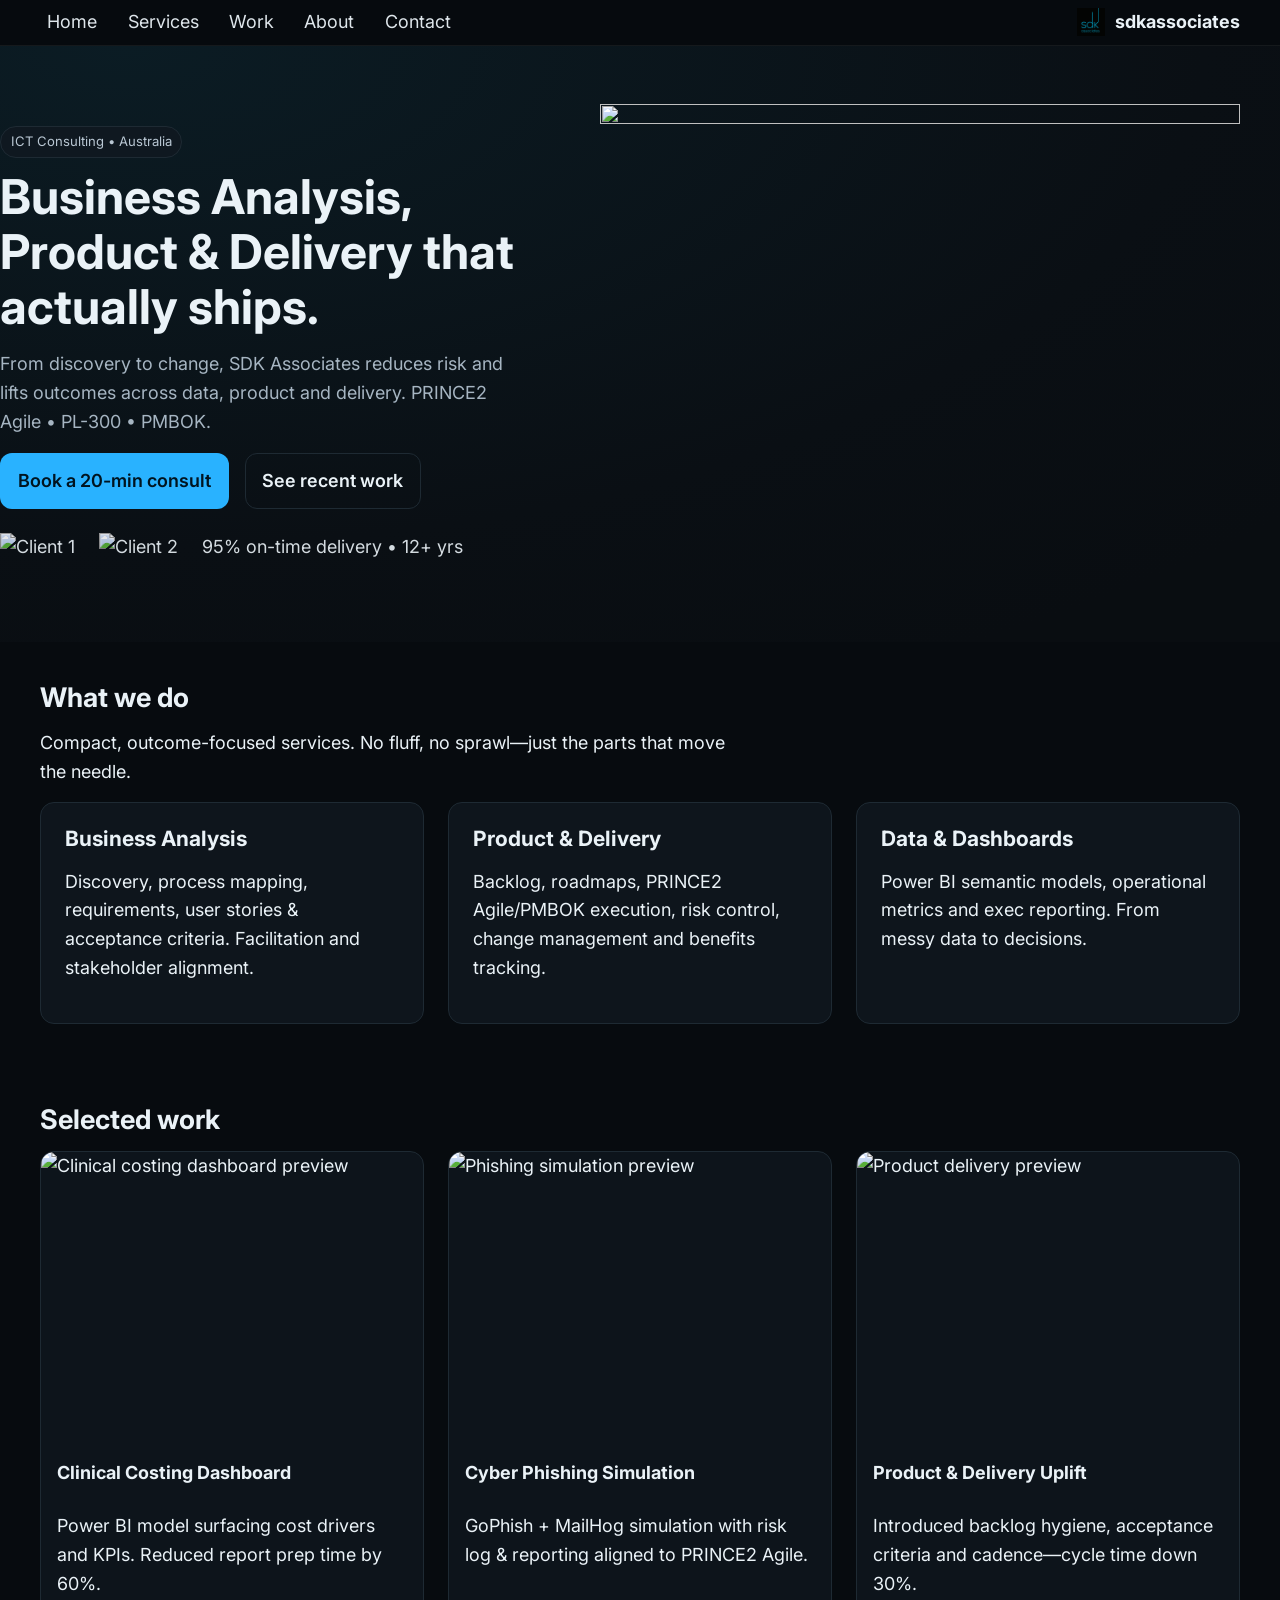
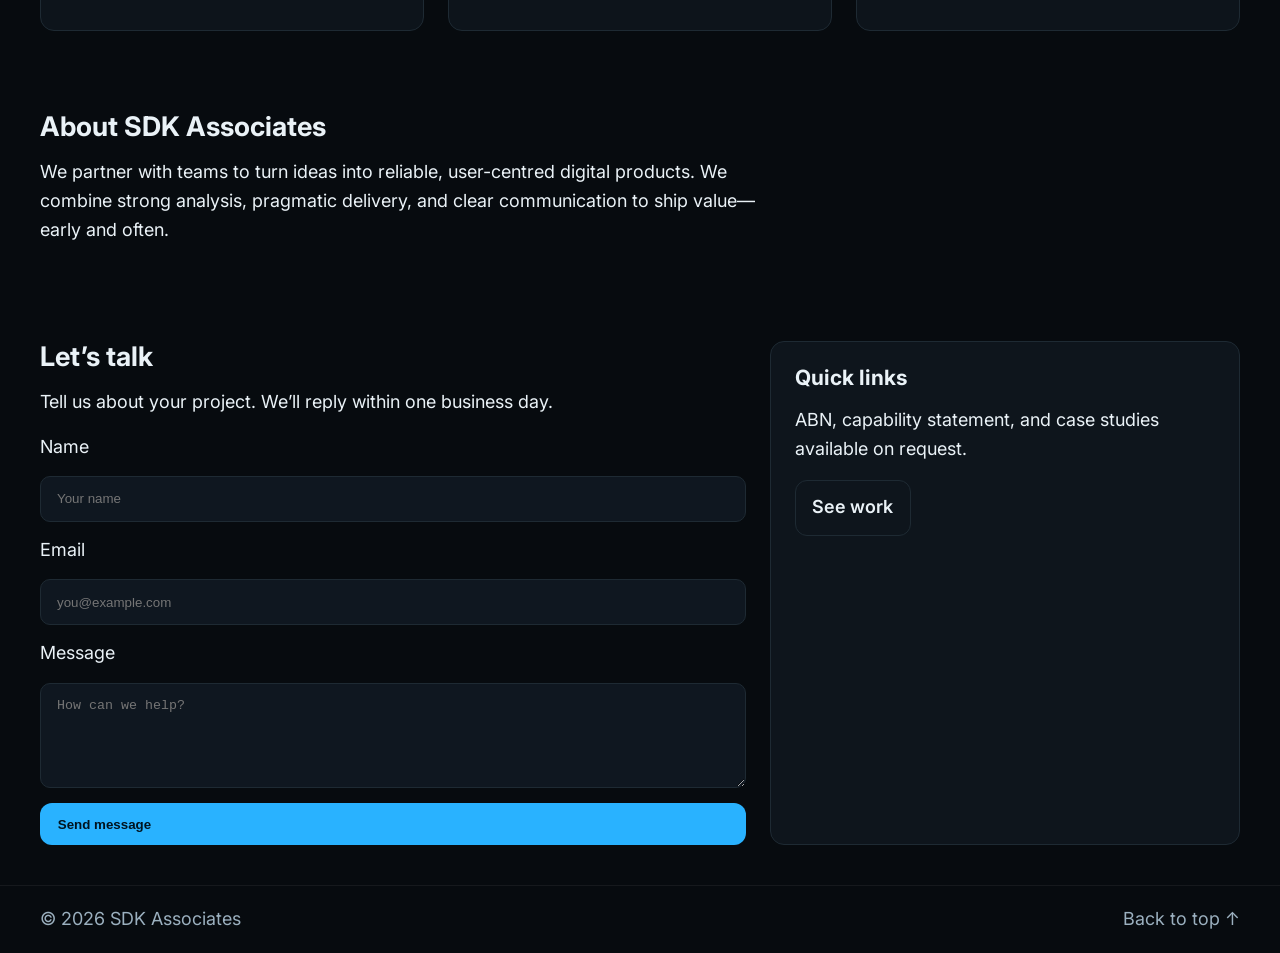
==== index.html @ eda48629 "Update index.html" ====
<!doctype html>
<html lang="en">
<head>
  <meta charset="utf-8" />
  <meta name="viewport" content="width=device-width, initial-scale=1" />
  <meta name="theme-color" content="#0a0f14">
  <title>SDK Associates | ICT Consulting</title>
  <meta name="description" content="Business analysis, product & delivery that actually ships. Discovery to change. Power BI, PRINCE2 Agile, PMBOK." />
  <meta property="og:image" content="assets/sdkassociates_logo.png" />
  <link rel="preconnect" href="https://fonts.gstatic.com" crossorigin>
  <link href="https://fonts.googleapis.com/css2?family=Inter:wght@400;500;600;700;800&display=swap" rel="stylesheet">
  <style>
    :root{
      --container: 1200px;
      --space-1:.5rem; --space-2:1rem; --space-3:1.5rem; --space-4:2rem;
      --bg:#070b0f; --bg-soft:#0a0f14; --card:#0e151c; --text:#eaf2f7; --muted:#a6b5c2;
      --accent:#29b2ff; --line:#1e2a33;
    }
    html{scroll-behavior:smooth}
    body{margin:0; font-family:Inter,system-ui,Segoe UI,Roboto,Helvetica,Arial,sans-serif; color:var(--text); background:var(--bg); line-height:1.6; font-size:16px}
    @media (min-width:600px){ body{font-size:17px} }
    @media (min-width:992px){ body{font-size:18px} }
    @media (min-width:1400px){ body{font-size:19px} }

    *{box-sizing:border-box}
    a{color:inherit; text-decoration:none}
    img{max-width:100%; height:auto; display:block}
    .container{width:min(100% - 2rem, var(--container)); margin-inline:auto}
    h1,h2,h3{line-height:1.15; margin:0 0 var(--space-2)}
    p{margin:0 0 var(--space-2)}
    .maxch{max-width:65ch}

    .section{padding-block:1.6rem}
    @media (min-width:768px){ .section{padding-block:2rem} }
    @media (min-width:992px){ .section{padding-block:2.5rem} }

    /* Header */
    .site-header{position:sticky; top:0; z-index:60; background:rgba(7,11,15,.78); backdrop-filter:blur(6px); border-bottom:1px solid rgba(255,255,255,.06)}
    .nav{display:flex; align-items:center; justify-content:flex-start; gap:1rem}
    .menu-btn{display:none}
    .logo{display:flex; align-items:center; gap:.6rem; font-weight:700; margin-left:auto}
    .logo img{height:28px; width:auto}
    .navlinks{display:flex; align-items:center; gap:1rem}
    .navlinks a{padding:.5rem .25rem; margin-inline:.2rem; opacity:.95}
    @media (max-width:880px){ .navlinks{display:none} .menu-btn{display:inline-flex; align-items:center; gap:.5rem; padding:.6rem .8rem; border:1px solid var(--line); border-radius:10px; background:transparent; color:var(--text)} }

    .btn{display:inline-flex; align-items:center; gap:.5rem; padding:.8rem 1.05rem; border-radius:12px; font-weight:600; border:1px solid transparent; cursor:pointer}
    .btn-primary{background:var(--accent); color:#001420}
    .btn-outline{border-color:var(--line)}

    .hero{display:grid; align-items:center; min-height:46vh; padding-block:2rem; background:radial-gradient(120% 120% at 10% 0%, #0b1c24 0%, #0a0f14 70%, #090d11 100%)}
    @media (min-width:992px){ .hero{grid-template-columns:1.1fr .9fr; gap:var(--space-4); min-height:55vh; padding-block:2.5rem} }

    .pill{display:inline-block; font-size:.82rem; color:#b9c7d3; background:#0f1820; border:1px solid var(--line); padding:.28rem .6rem; border-radius:999px; margin-bottom:.7rem}
    .hero h1{font-size:clamp(1.8rem, 3.1vw + 1rem, 3rem)}
    .lead{max-width:58ch; color:var(--muted)}
    .cta-row{display:flex; gap:var(--space-2); flex-wrap:wrap; margin-top:var(--space-2)}
    .badges{display:flex; gap:var(--space-3); flex-wrap:wrap; align-items:center; margin-top:var(--space-3); opacity:.9}

    .cards{display:grid; gap:var(--space-3)}
    @media (min-width:600px){ .cards{grid-template-columns:repeat(2,1fr)} }
    @media (min-width:992px){ .cards{grid-template-columns:repeat(3,1fr)} }
    .card{padding:var(--space-3); border:1px solid var(--line); background:var(--card); border-radius:14px}

    .workgrid{display:grid; gap:var(--space-3)}
    @media (min-width:600px){ .workgrid{grid-template-columns:repeat(2,1fr)} }
    @media (min-width:992px){ .workgrid{grid-template-columns:repeat(3,1fr)} }
    .work{border:1px solid var(--line); border-radius:14px; overflow:hidden; background:#0d141b}
    .work .meta{padding:1rem}

    .contact{display:grid; gap:var(--space-3)}
    @media (min-width:768px){ .contact{grid-template-columns:1.2fr .8fr} }
    .form{display:grid; gap:.9rem}
    .form input,.form textarea{width:100%; padding:.9rem 1rem; border-radius:10px; background:#0f1720; border:1px solid var(--line); color:var(--text)}

    footer{border-top:1px solid rgba(255,255,255,.06); padding:1.2rem 0; color:#9bb0bf}

    /* Drawer (left slide-in) */
    .backdrop{position:fixed; inset:0; background:rgba(0,0,0,.45); opacity:0; pointer-events:none; transition:opacity .2s ease; z-index:55}
    .backdrop.show{opacity:1; pointer-events:auto}
    .drawer{position:fixed; top:0; left:0; height:100dvh; width:min(88vw, 320px); background:var(--bg-soft); border-right:1px solid var(--line); transform:translateX(-100%); transition:transform .25s ease; z-index:56; display:flex; flex-direction:column}
    .drawer.open{transform:translateX(0)}
    .drawer header{display:flex; align-items:center; justify-content:space-between; padding:1rem; border-bottom:1px solid var(--line)}
    .drawer nav{display:flex; flex-direction:column; padding:.5rem}
    .drawer a{padding:.9rem 1rem; border-radius:10px}
    .drawer a:hover,.drawer a:focus{background:#0f1720}
    @media (min-width:881px){ .backdrop,.drawer{display:none} }
  </style>
</head>
<body>
  <div class="backdrop" id="backdrop" hidden></div>
  <aside class="drawer" id="drawer" aria-hidden="true" aria-label="Mobile navigation">
    <header>
      <strong>Menu</strong>
      <button id="closeDrawer" class="btn btn-outline" style="padding:.4rem .7rem">Close</button>
    </header>
    <nav>
      <a href="#home">Home</a>
      <a href="#services">Services</a>
      <a href="#work">Work</a>
      <a href="#about">About</a>
      <a href="#contact">Contact</a>
    </nav>
  </aside>

  <header class="site-header">
    <div class="container nav">
      <button class="menu-btn" aria-expanded="false" aria-controls="drawer" id="menubtn">☰ Menu</button>
      <nav aria-label="Primary">
        <div class="navlinks" id="navlinks">
          <a href="#home">Home</a>
          <a href="#services">Services</a>
          <a href="#work">Work</a>
          <a href="#about">About</a>
          <a href="#contact">Contact</a>
        </div>
      </nav>
      <a class="logo" href="#home" aria-label="SDK Associates home">
        <img src="assets/sdkassociates_logo.png" alt="SDK Associates" width="112" height="112" />
        <span>sdk<strong>associates</strong></span>
      </a>
    </div>
  </header>

  <!-- Hero -->
  <main id="home" class="hero section">
    <div class="container" style="display:contents">
      <div>
        <span class="pill">ICT Consulting • Australia</span>
        <h1>Business Analysis, Product & Delivery that actually ships.</h1>
        <p class="lead">From discovery to change, SDK Associates reduces risk and lifts outcomes across data, product and delivery. PRINCE2 Agile • PL-300 • PMBOK.</p>
        <div class="cta-row">
          <a class="btn btn-primary" href="#contact">Book a 20-min consult</a>
          <a class="btn btn-outline" href="#work">See recent work</a>
        </div>
        <div class="badges" aria-label="Proof and badges">
          <img src="assets/trusted-1.svg" alt="Client 1" />
          <img src="assets/trusted-2.svg" alt="Client 2" />
          <span class="muted">95% on-time delivery • 12+ yrs</span>
        </div>
      </div>
      <figure aria-hidden="true">
        <img src="assets/hero-visual.png" alt="" width="640" height="480" loading="eager" />
      </figure>
    </div>
  </main>

  <!-- Services -->
  <section id="services" class="section">
    <div class="container">
      <h2>What we do</h2>
      <p class="maxch muted">Compact, outcome-focused services. No fluff, no sprawl—just the parts that move the needle.</p>
      <div class="cards" style="margin-top:1rem">
        <article class="card">
          <h3>Business Analysis</h3>
          <p>Discovery, process mapping, requirements, user stories & acceptance criteria. Facilitation and stakeholder alignment.</p>
        </article>
        <article class="card">
          <h3>Product & Delivery</h3>
          <p>Backlog, roadmaps, PRINCE2 Agile/PMBOK execution, risk control, change management and benefits tracking.</p>
        </article>
        <article class="card">
          <h3>Data & Dashboards</h3>
          <p>Power BI semantic models, operational metrics and exec reporting. From messy data to decisions.</p>
        </article>
      </div>
    </div>
  </section>

  <!-- Work -->
  <section id="work" class="section">
    <div class="container">
      <h2>Selected work</h2>
      <div class="workgrid" style="margin-top:1rem">
        <article class="work">
          <img src="assets/work-1.jpg" alt="Clinical costing dashboard preview" width="800" height="560"/>
          <div class="meta">
            <h4>Clinical Costing Dashboard</h4>
            <p>Power BI model surfacing cost drivers and KPIs. Reduced report prep time by 60%.</p>
          </div>
        </article>
        <article class="work">
          <img src="assets/work-2.jpg" alt="Phishing simulation preview" width="800" height="560"/>
          <div class="meta">
            <h4>Cyber Phishing Simulation</h4>
            <p>GoPhish + MailHog simulation with risk log & reporting aligned to PRINCE2 Agile.</p>
          </div>
        </article>
        <article class="work">
          <img src="assets/work-3.jpg" alt="Product delivery preview" width="800" height="560"/>
          <div class="meta">
            <h4>Product & Delivery Uplift</h4>
            <p>Introduced backlog hygiene, acceptance criteria and cadence—cycle time down 30%.</p>
          </div>
        </article>
      </div>
    </div>
  </section>

  <!-- About -->
  <section id="about" class="section">
    <div class="container">
      <h2>About SDK Associates</h2>
      <p class="maxch">We partner with teams to turn ideas into reliable, user-centred digital products. We combine strong analysis, pragmatic delivery, and clear communication to ship value—early and often.</p>
    </div>
  </section>

  <!-- Contact -->
  <section id="contact" class="section">
    <div class="container contact">
      <div>
        <h2>Let’s talk</h2>
        <p class="muted maxch">Tell us about your project. We’ll reply within one business day.</p>
        <form class="form" name="contact" method="post" data-netlify="true">
          <input type="hidden" name="form-name" value="contact" />
          <label class="sr-only" for="name">Name</label>
          <input id="name" name="name" placeholder="Your name" required>
          <label class="sr-only" for="email">Email</label>
          <input id="email" name="email" type="email" placeholder="you@example.com" required>
          <label class="sr-only" for="msg">Message</label>
          <textarea id="msg" name="message" rows="5" placeholder="How can we help?" required></textarea>
          <button class="btn btn-primary" type="submit">Send message</button>
        </form>
      </div>
      <aside class="card">
        <h3>Quick links</h3>
        <p class="muted">ABN, capability statement, and case studies available on request.</p>
        <p style="margin-top:.6rem"><a class="btn btn-outline" href="#work">See work</a></p>
      </aside>
    </div>
  </section>

  <footer>
    <div class="container" style="display:flex; justify-content:space-between; gap:1rem; flex-wrap:wrap">
      <span class="muted">© <span id="y"></span> SDK Associates</span>
      <a class="muted" href="#home">Back to top ↑</a>
    </div>
  </footer>

  <script>
    const btn = document.getElementById('menubtn');
    const drawer = document.getElementById('drawer');
    const closeDrawer = document.getElementById('closeDrawer');
    const backdrop = document.getElementById('backdrop');

    function openDrawer(){
      drawer.classList.add('open');
      drawer.setAttribute('aria-hidden','false');
      backdrop.classList.add('show');
      backdrop.hidden = false;
      btn.setAttribute('aria-expanded','true');
    }
    function close(){
      drawer.classList.remove('open');
      drawer.setAttribute('aria-hidden','true');
      backdrop.classList.remove('show');
      backdrop.hidden = true;
      btn.setAttribute('aria-expanded','false');
    }

    if(btn){ btn.addEventListener('click', openDrawer); }
    if(closeDrawer){ closeDrawer.addEventListener('click', close); }
    if(backdrop){ backdrop.addEventListener('click', close); }
    window.addEventListener('keydown', (e)=>{ if(e.key==='Escape') close(); });

    document.getElementById('y').textContent = new Date().getFullYear();
  </script>
</body>
</html>
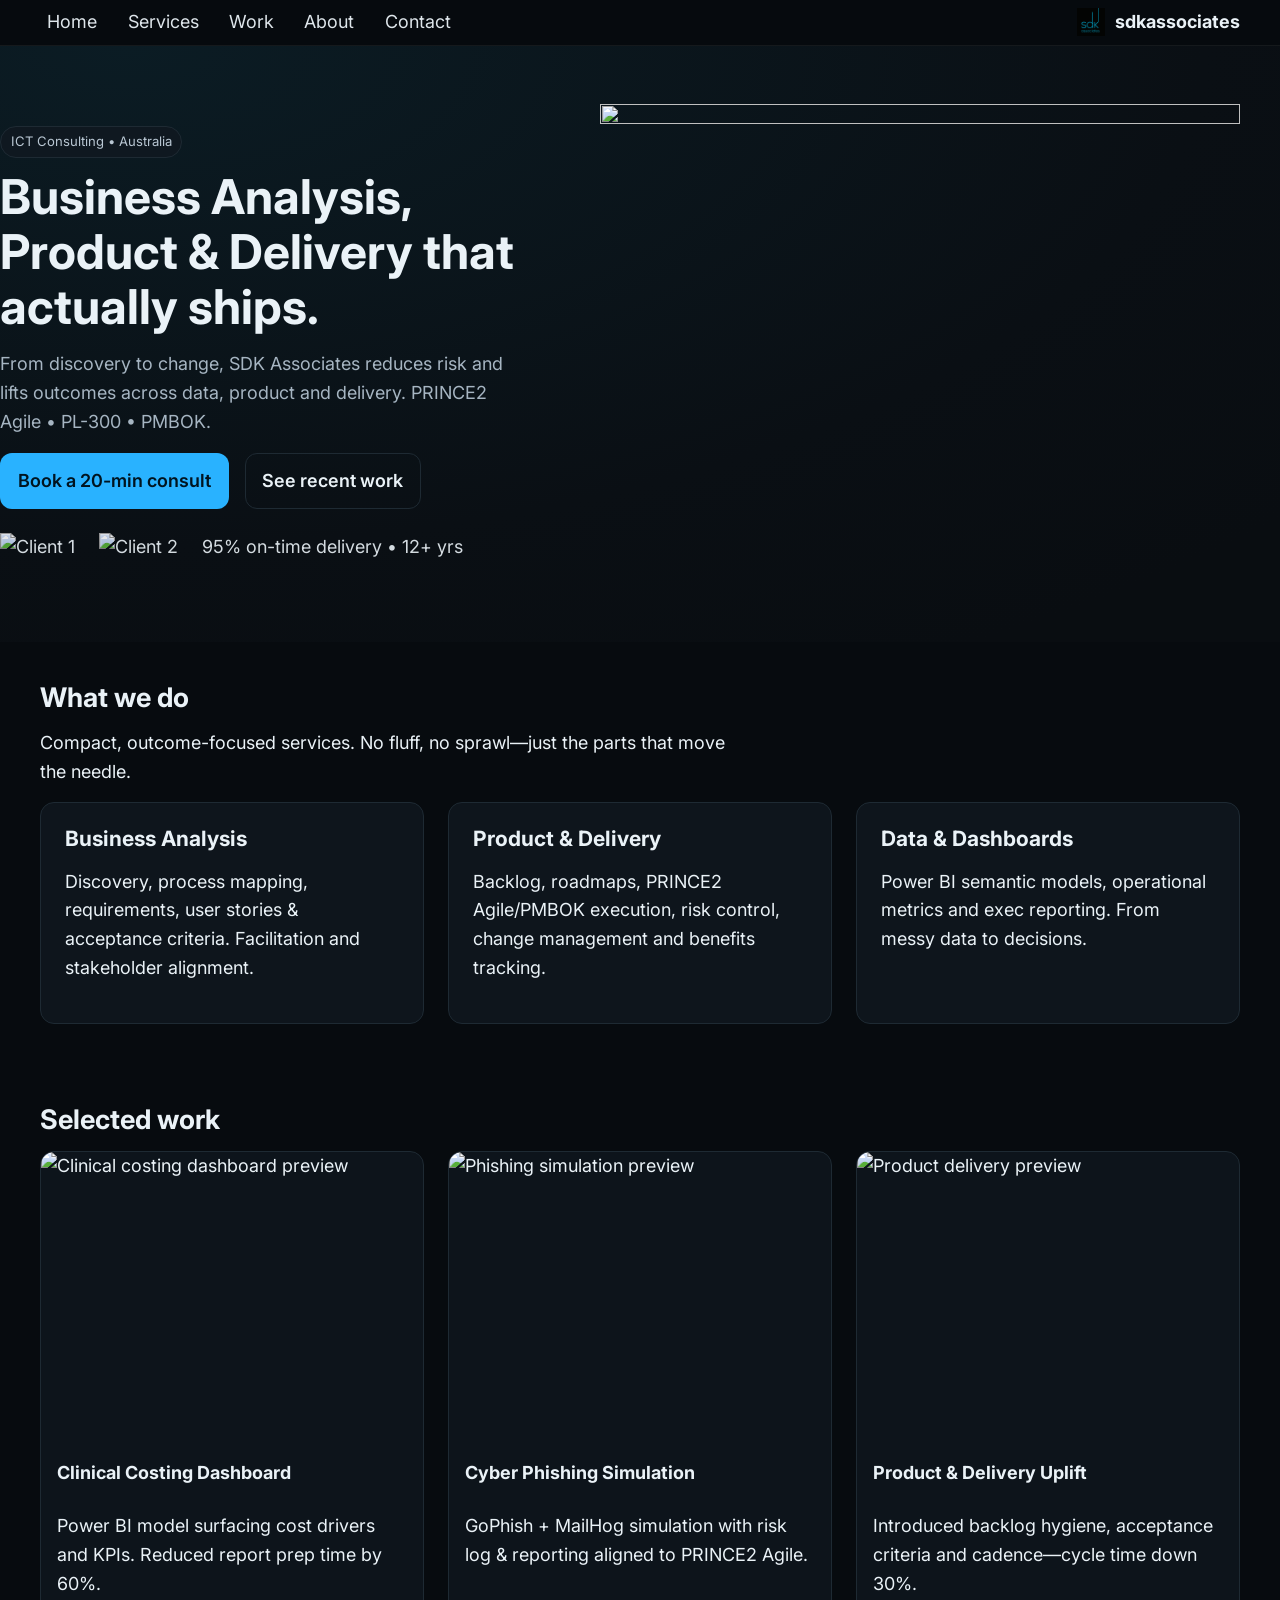
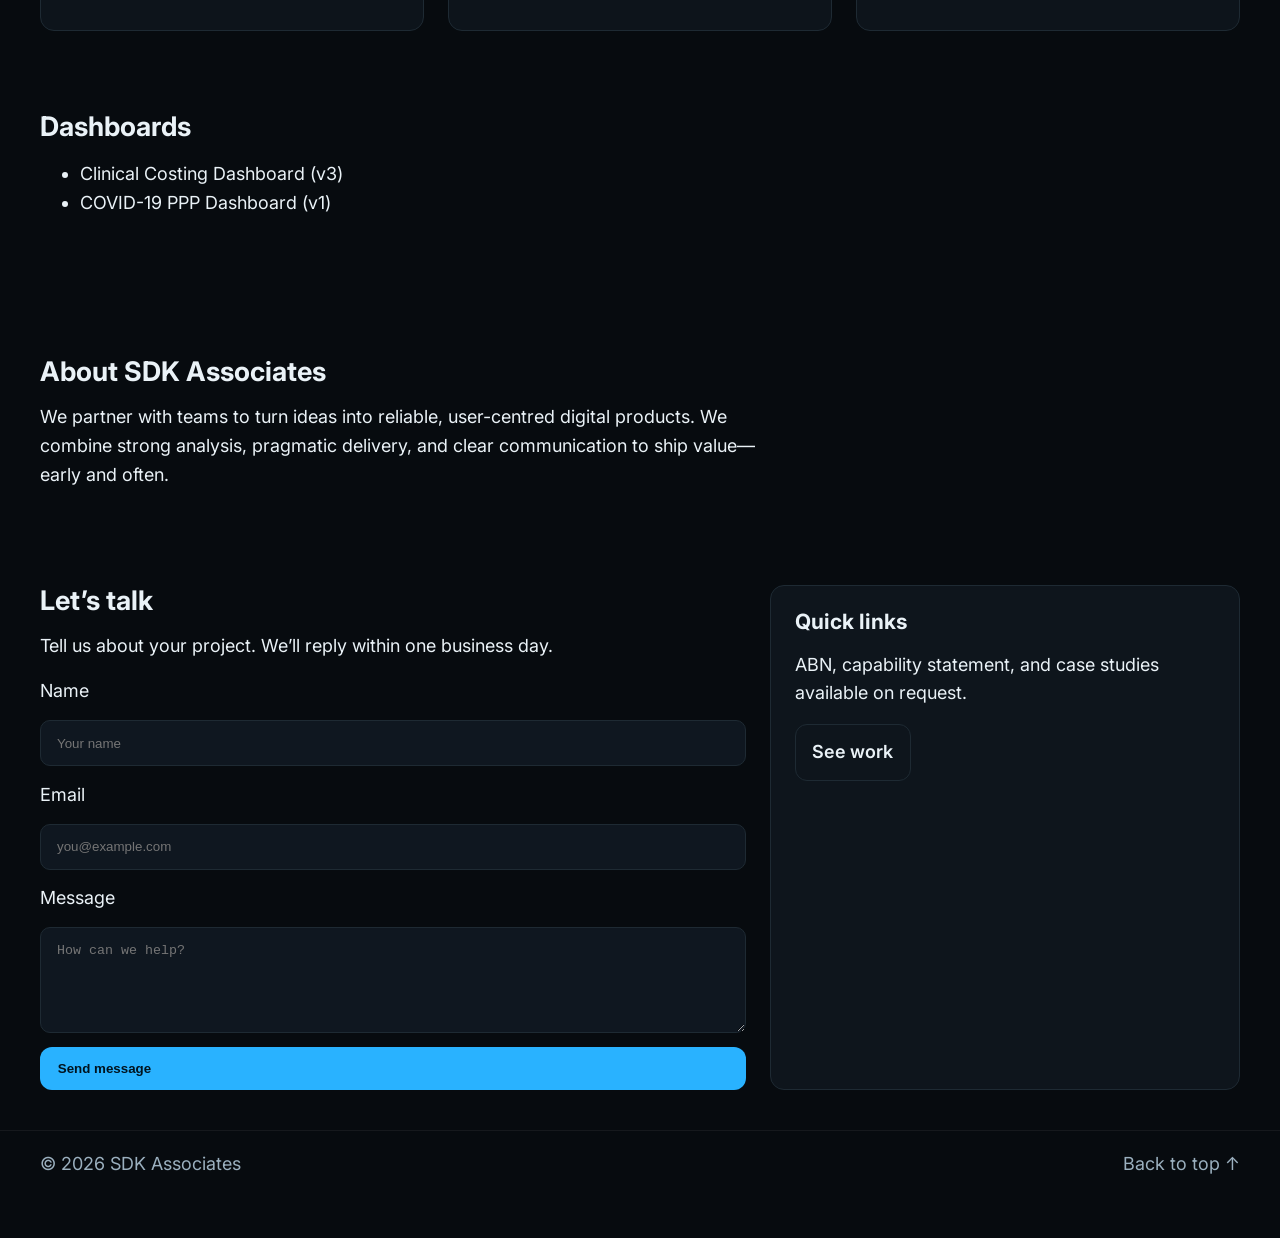
==== commit eba42750: "Update index.html" ====
--- a/index.html
+++ b/index.html
@@ -197,6 +197,23 @@
     </div>
   </section>
 
+  </section>
+
+<!-- Dashboards -->
+<section id="dashboards" class="section">
+  <div class="container">
+    <h2>Dashboards</h2>
+    <ul>
+      <li><a href="ccb_v3.html" target="_blank" rel="noopener">Clinical Costing Dashboard (v3)</a></li>
+      <li><a href="ccvid-19-pp-omv1.html" target="_blank" rel="noopener">COVID-19 PPP Dashboard (v1)</a></li>
+    </ul>
+  </div>
+</section>
+
+<!-- About -->
+<section id="about" class="section">
+
+  
   <!-- About -->
   <section id="about" class="section">
     <div class="container">
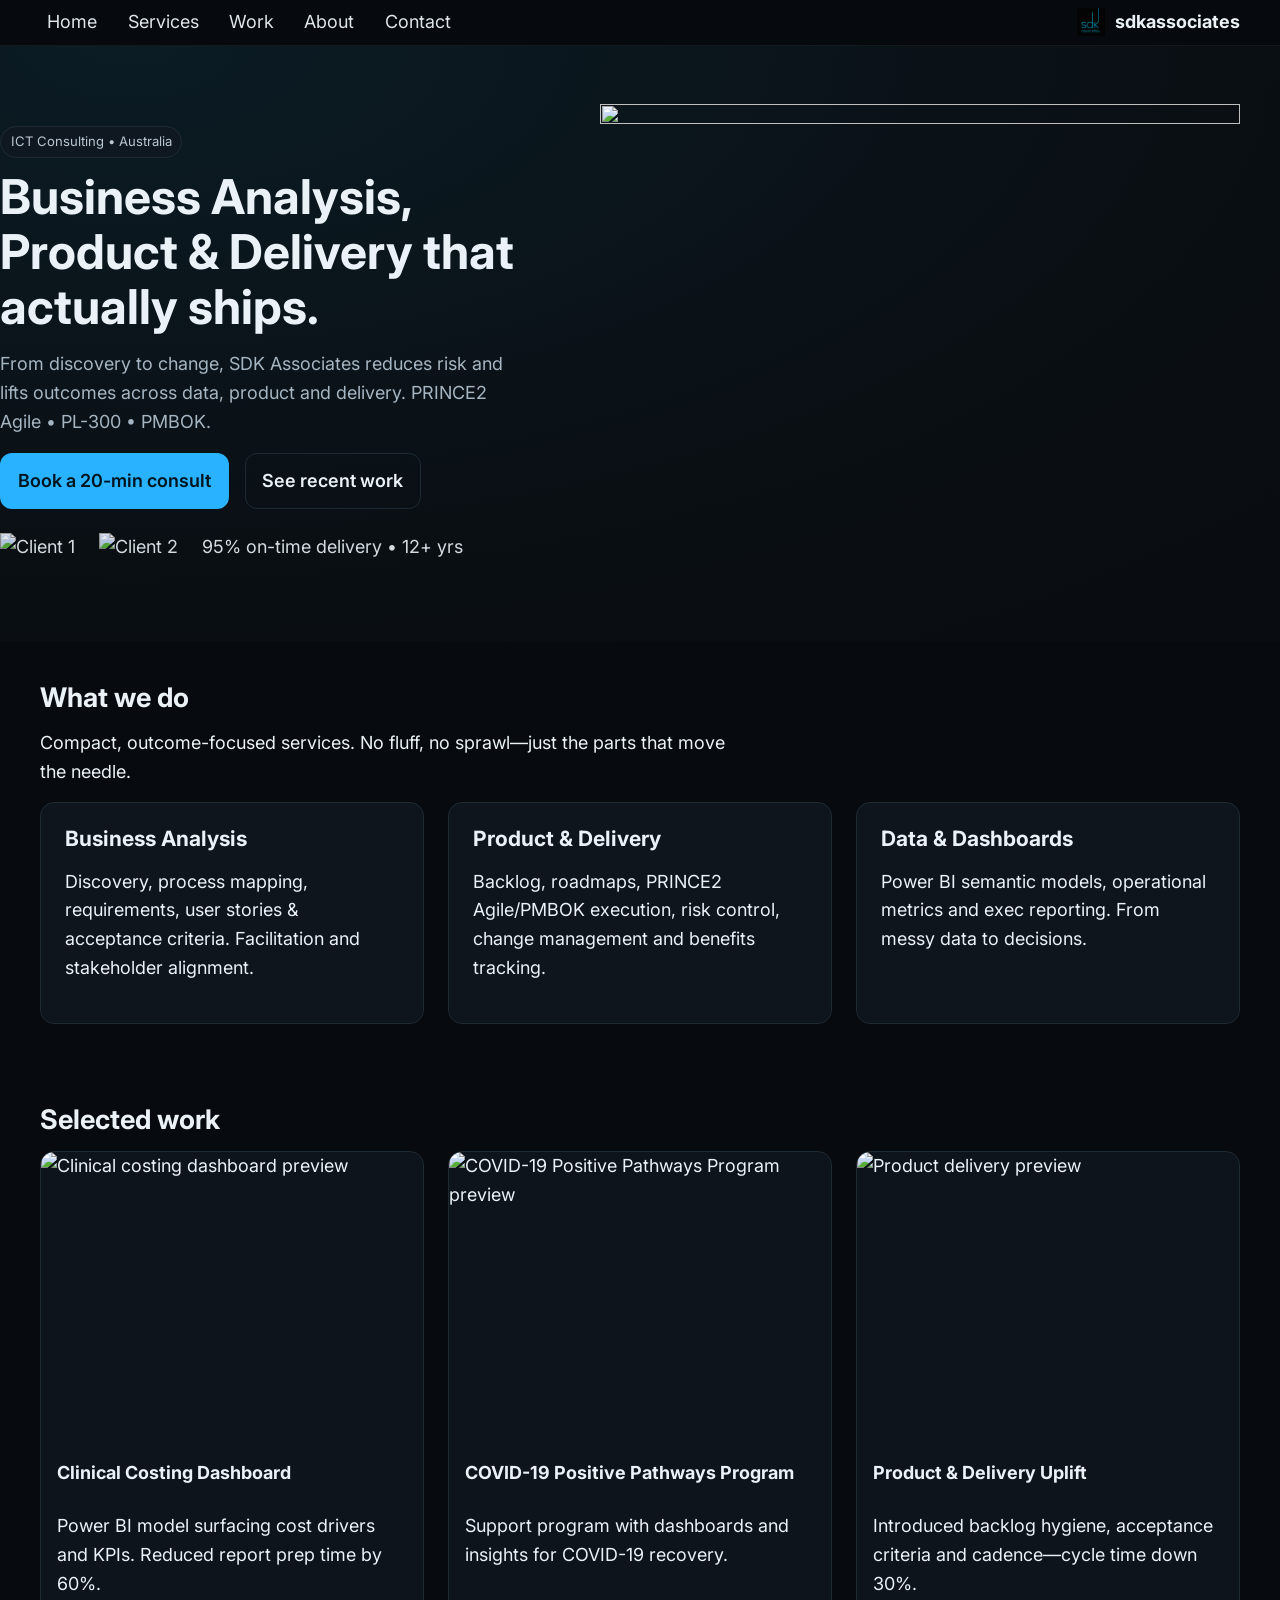
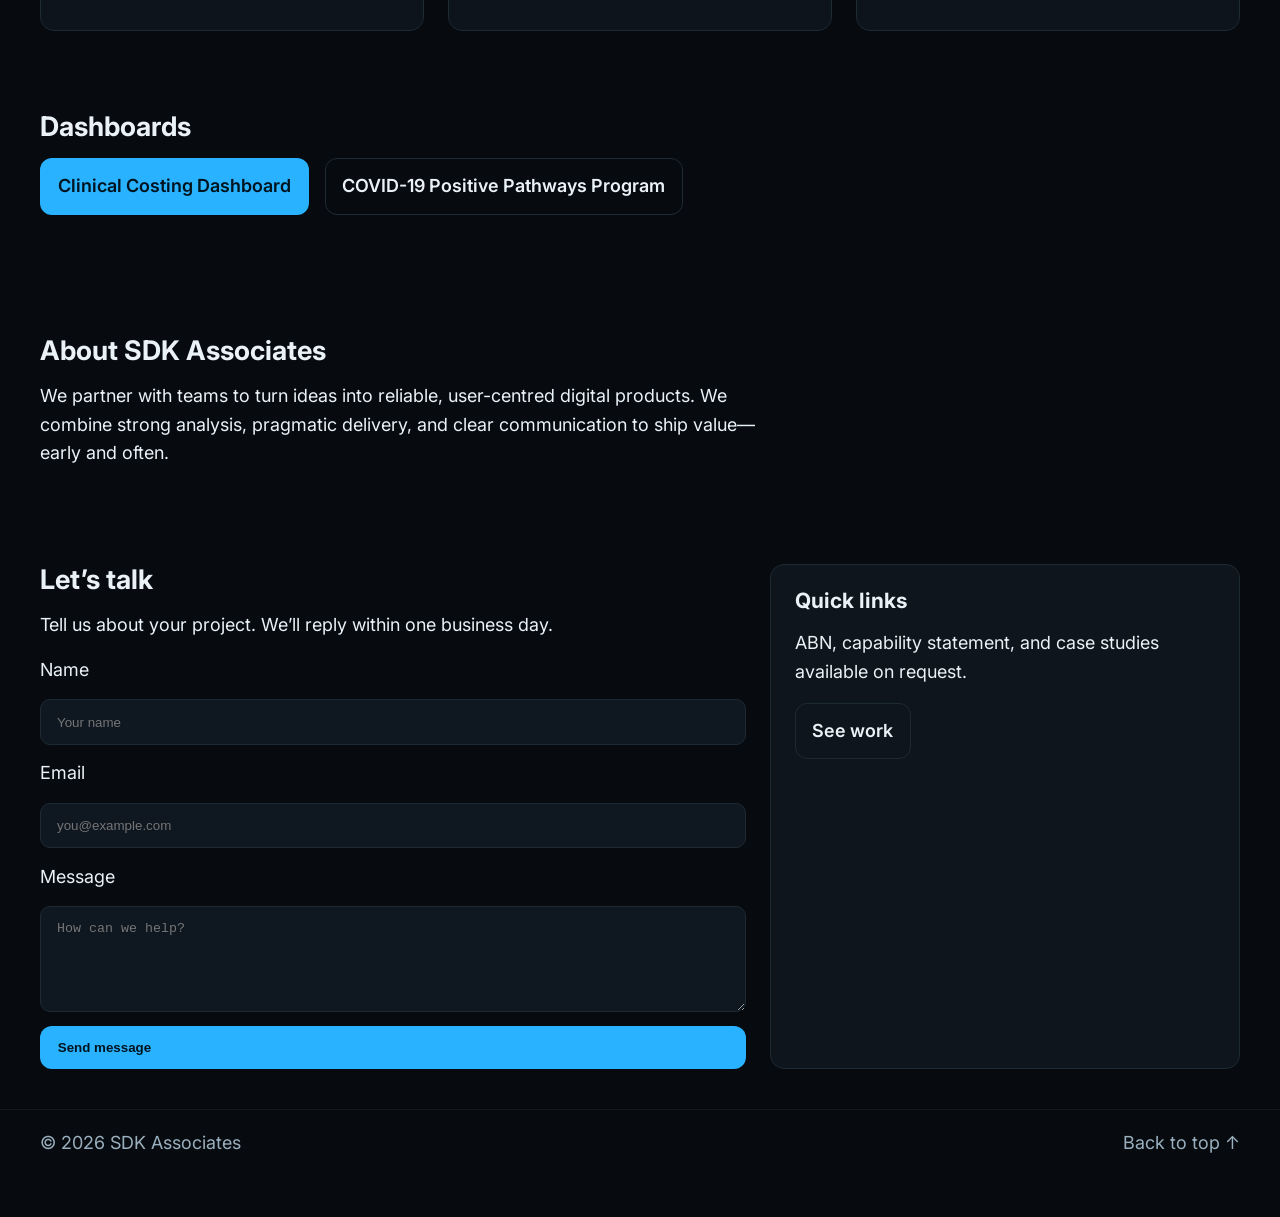
==== commit db094f5c: "Update index.html" ====
--- a/index.html
+++ b/index.html
@@ -94,13 +94,16 @@
       <strong>Menu</strong>
       <button id="closeDrawer" class="btn btn-outline" style="padding:.4rem .7rem">Close</button>
     </header>
-    <nav>
-      <a href="#home">Home</a>
-      <a href="#services">Services</a>
-      <a href="#work">Work</a>
-      <a href="#about">About</a>
-      <a href="#contact">Contact</a>
-    </nav>
+    
+<nav>
+  <a href="#home">Home</a>
+  <a href="#services">Services</a>
+  <a href="#work">Work</a>
+  <a href="#about">About</a>
+  <a href="#dashboards">Dashboards</a>
+  <a href="#contact">Contact</a>
+</nav>
+
   </aside>
 
   <header class="site-header">
@@ -166,26 +169,28 @@
       </div>
     </div>
   </section>
-
+  
   <!-- Work -->
   <section id="work" class="section">
     <div class="container">
       <h2>Selected work</h2>
       <div class="workgrid" style="margin-top:1rem">
-        <article class="work">
-          <img src="assets/work-1.jpg" alt="Clinical costing dashboard preview" width="800" height="560"/>
-          <div class="meta">
-            <h4>Clinical Costing Dashboard</h4>
-            <p>Power BI model surfacing cost drivers and KPIs. Reduced report prep time by 60%.</p>
-          </div>
-        </article>
-        <article class="work">
-          <img src="assets/work-2.jpg" alt="Phishing simulation preview" width="800" height="560"/>
-          <div class="meta">
-            <h4>Cyber Phishing Simulation</h4>
-            <p>GoPhish + MailHog simulation with risk log & reporting aligned to PRINCE2 Agile.</p>
-          </div>
-        </article>
+       <a class="work" href="clinical-costing-dashboard.html" target="_blank" rel="noopener">
+  <img src="assets/work-1.jpg" alt="Clinical costing dashboard preview" width="800" height="560"/>
+  <div class="meta">
+    <h4>Clinical Costing Dashboard</h4>
+    <p>Power BI model surfacing cost drivers and KPIs. Reduced report prep time by 60%.</p>
+  </div>
+</a>
+
+<a class="work" href="covid-19-positive-pathways-program.html" target="_blank" rel="noopener">
+  <img src="assets/work-2.jpg" alt="COVID-19 Positive Pathways Program preview" width="800" height="560"/>
+  <div class="meta">
+    <h4>COVID-19 Positive Pathways Program</h4>
+    <p>Support program with dashboards and insights for COVID-19 recovery.</p>
+  </div>
+</a>
+
         <article class="work">
           <img src="assets/work-3.jpg" alt="Product delivery preview" width="800" height="560"/>
           <div class="meta">
@@ -203,10 +208,14 @@
 <section id="dashboards" class="section">
   <div class="container">
     <h2>Dashboards</h2>
-    <ul>
-      <li><a href="ccb_v3.html" target="_blank" rel="noopener">Clinical Costing Dashboard (v3)</a></li>
-      <li><a href="ccvid-19-pp-omv1.html" target="_blank" rel="noopener">COVID-19 PPP Dashboard (v1)</a></li>
-    </ul>
+    <div class="cta-row">
+      <a class="btn btn-primary" href="clinical-costing-dashboard.html" target="_blank" rel="noopener">
+        Clinical Costing Dashboard
+      </a>
+      <a class="btn btn-outline" href="covid-19-positive-pathways-program.html" target="_blank" rel="noopener">
+        COVID-19 Positive Pathways Program
+      </a>
+    </div>
   </div>
 </section>
 
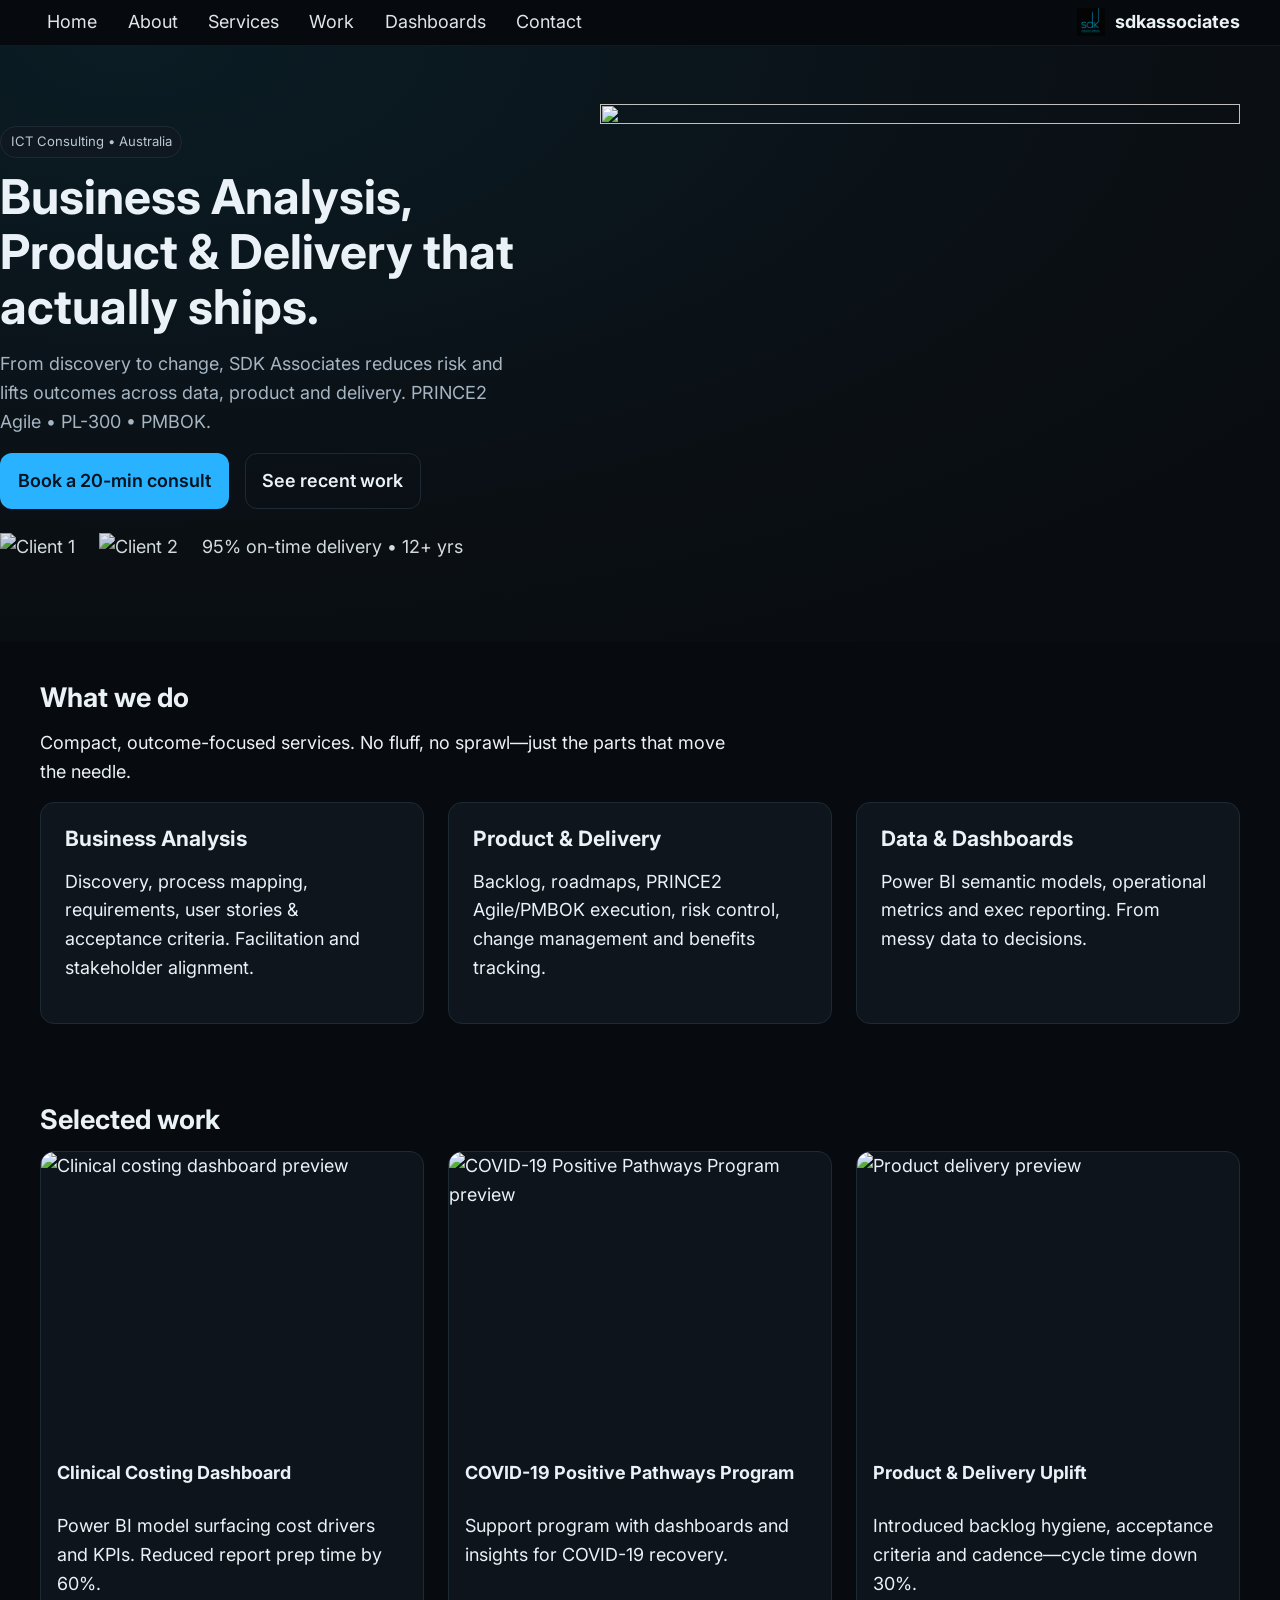
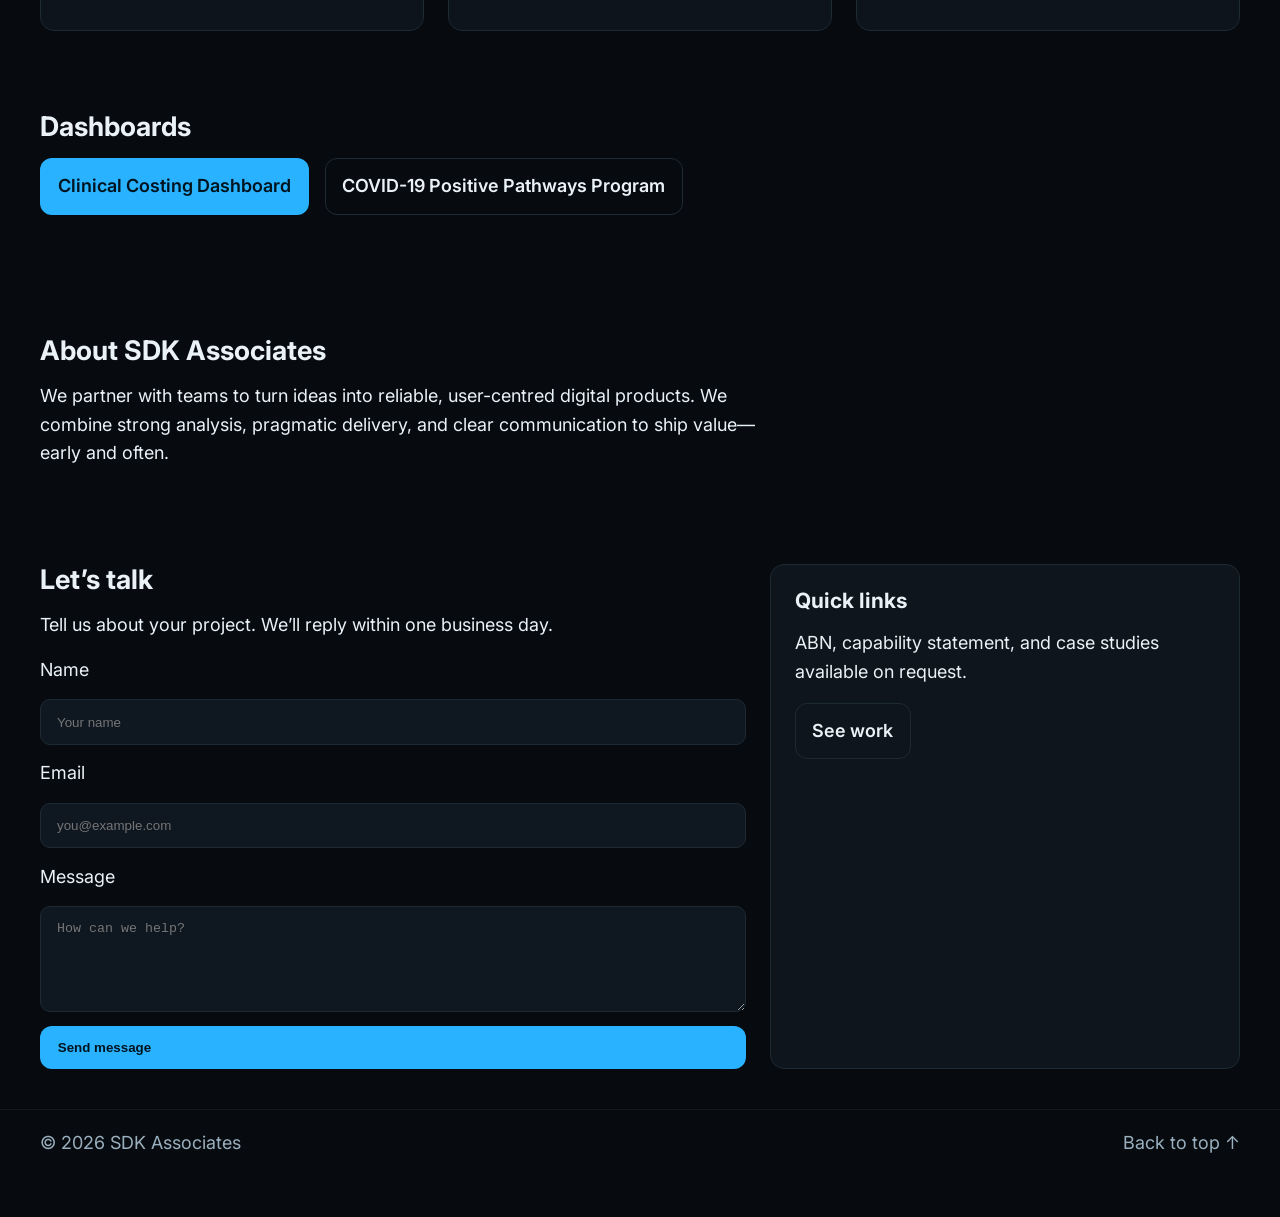
==== commit 3ce4bbf3: "Update index.html" ====
--- a/index.html
+++ b/index.html
@@ -97,10 +97,10 @@
     
 <nav>
   <a href="#home">Home</a>
+  <a href="#about">About</a>
   <a href="#services">Services</a>
   <a href="#work">Work</a>
-  <a href="#about">About</a>
-  <a href="#dashboards">Dashboards</a>
+  <a href="dashboards.html">Dashboards</a>
   <a href="#contact">Contact</a>
 </nav>
 
@@ -109,15 +109,17 @@
   <header class="site-header">
     <div class="container nav">
       <button class="menu-btn" aria-expanded="false" aria-controls="drawer" id="menubtn">☰ Menu</button>
-      <nav aria-label="Primary">
-        <div class="navlinks" id="navlinks">
-          <a href="#home">Home</a>
-          <a href="#services">Services</a>
-          <a href="#work">Work</a>
-          <a href="#about">About</a>
-          <a href="#contact">Contact</a>
-        </div>
-      </nav>
+<nav aria-label="Primary">
+  <div class="navlinks" id="navlinks">
+    <a href="#home">Home</a>
+    <a href="#about">About</a>
+    <a href="#services">Services</a>
+    <a href="#work">Work</a>
+    <a href="dashboards.html">Dashboards</a>
+    <a href="#contact">Contact</a>
+  </div>
+</nav>
+      
       <a class="logo" href="#home" aria-label="SDK Associates home">
         <img src="assets/sdkassociates_logo.png" alt="SDK Associates" width="112" height="112" />
         <span>sdk<strong>associates</strong></span>
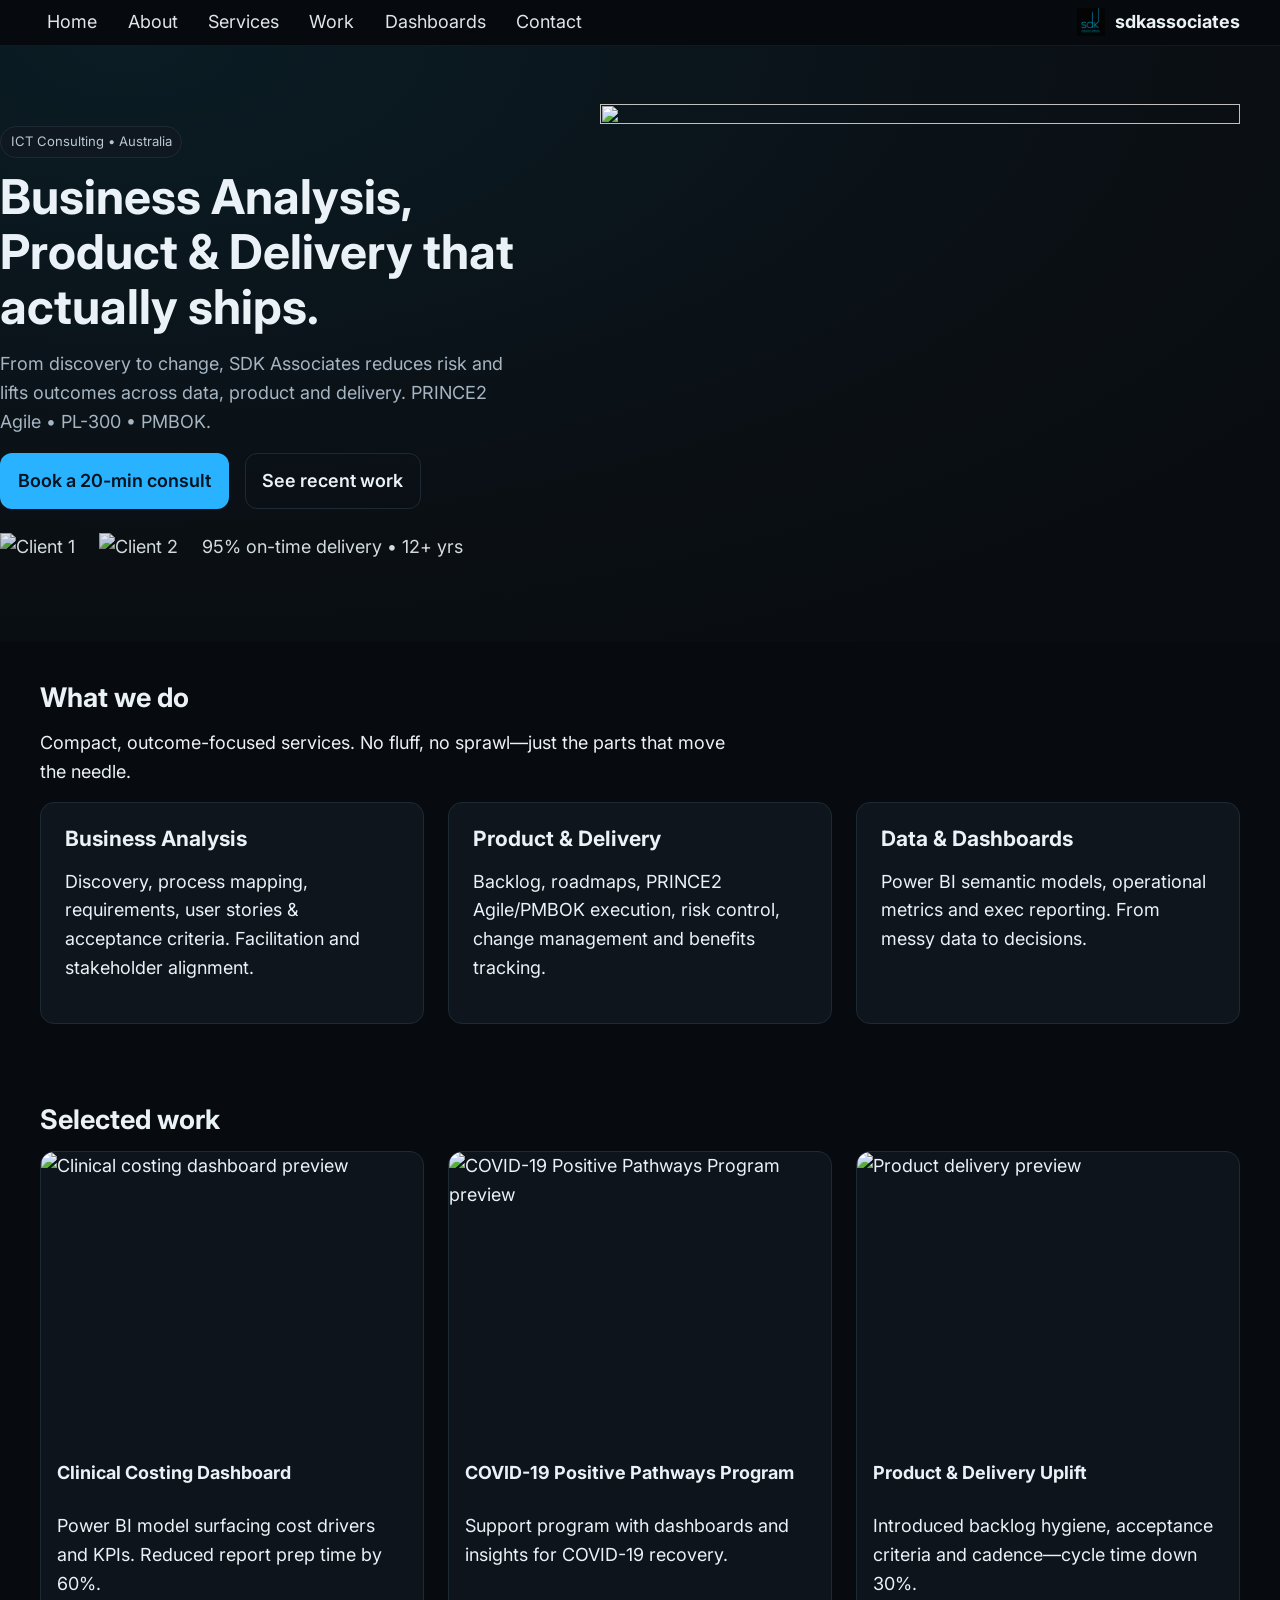
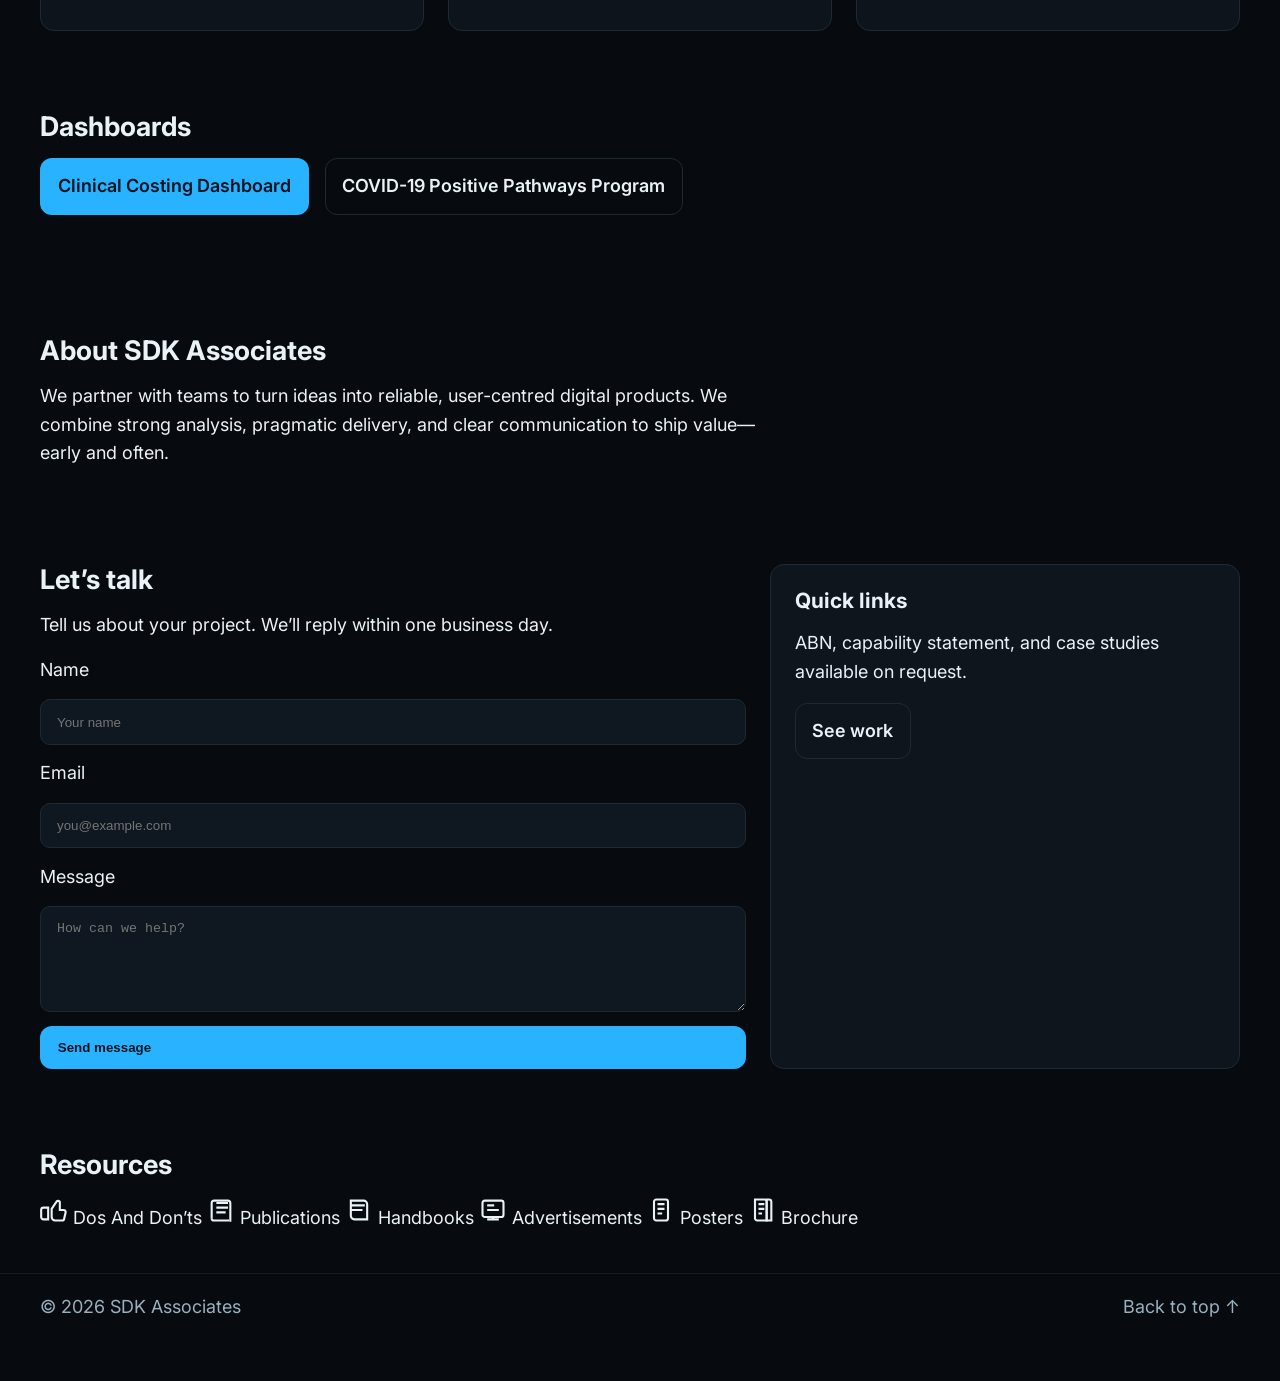
==== commit 402cd284: "Update index.html" ====
--- a/index.html
+++ b/index.html
@@ -258,6 +258,76 @@
     </div>
   </section>
 
+<!-- Resources -->
+<section id="resources" class="section">
+  <div class="container">
+    <h2>Resources</h2>
+
+    <div class="resource-grid">
+      <a class="tile" href="#" aria-label="Dos and Don'ts">
+        <span class="tile-icon" aria-hidden="true">
+          <!-- thumbs icon -->
+          <svg viewBox="0 0 24 24" width="28" height="28" fill="none" stroke="currentColor" stroke-width="1.8">
+            <path d="M7 10v10H3a2 2 0 0 1-2-2v-6a2 2 0 0 1 2-2h4zM14 21h-1a3 3 0 0 1-3-3v-7l4.3-6.4A1.8 1.8 0 0 1 17 5v7h3a2 2 0 0 1 2 2l-1.2 5a2 2 0 0 1-2 2H14z"/>
+          </svg>
+        </span>
+        <span class="tile-title">Dos And Don’ts</span>
+      </a>
+
+      <a class="tile" href="#" aria-label="Publications">
+        <span class="tile-icon" aria-hidden="true">
+          <svg viewBox="0 0 24 24" width="28" height="28" fill="none" stroke="currentColor" stroke-width="1.8">
+            <path d="M4 19a2 2 0 0 0 2 2h13"/><path d="M20 22V6a2 2 0 0 0-2-2H6a2 2 0 0 0-2 2v13"/>
+            <path d="M8 6h10M8 10h10M8 14h8"/>
+          </svg>
+        </span>
+        <span class="tile-title">Publications</span>
+      </a>
+
+      <a class="tile" href="#" aria-label="Handbooks">
+        <span class="tile-icon" aria-hidden="true">
+          <svg viewBox="0 0 24 24" width="28" height="28" fill="none" stroke="currentColor" stroke-width="1.8">
+            <path d="M5 4h11a3 3 0 0 1 3 3v13H8a3 3 0 0 1-3-3z"/>
+            <path d="M5 8h12M5 12h10"/>
+          </svg>
+        </span>
+        <span class="tile-title">Handbooks</span>
+      </a>
+
+      <a class="tile" href="#" aria-label="Advertisements">
+        <span class="tile-icon" aria-hidden="true">
+          <svg viewBox="0 0 24 24" width="28" height="28" fill="none" stroke="currentColor" stroke-width="1.8">
+            <rect x="3" y="4" width="18" height="14" rx="2"/>
+            <path d="M7 20h10M12 18v2M7 8h6M7 12h10"/>
+          </svg>
+        </span>
+        <span class="tile-title">Advertisements</span>
+      </a>
+
+      <a class="tile" href="#" aria-label="Posters">
+        <span class="tile-icon" aria-hidden="true">
+          <svg viewBox="0 0 24 24" width="28" height="28" fill="none" stroke="currentColor" stroke-width="1.8">
+            <rect x="6" y="3" width="12" height="18" rx="2"/>
+            <path d="M9 7h6M9 11h6M9 15h4"/>
+          </svg>
+        </span>
+        <span class="tile-title">Posters</span>
+      </a>
+
+      <a class="tile" href="#" aria-label="Brochure">
+        <span class="tile-icon" aria-hidden="true">
+          <svg viewBox="0 0 24 24" width="28" height="28" fill="none" stroke="currentColor" stroke-width="1.8">
+            <path d="M6 3h8a2 2 0 0 1 2 2v16H8a2 2 0 0 1-2-2z"/>
+            <path d="M16 3h2a2 2 0 0 1 2 2v16h-4zM9 7h5M9 11h5M9 15h3"/>
+          </svg>
+        </span>
+        <span class="tile-title">Brochure</span>
+      </a>
+    </div>
+  </div>
+</section>
+
+  
   <footer>
     <div class="container" style="display:flex; justify-content:space-between; gap:1rem; flex-wrap:wrap">
       <span class="muted">© <span id="y"></span> SDK Associates</span>
